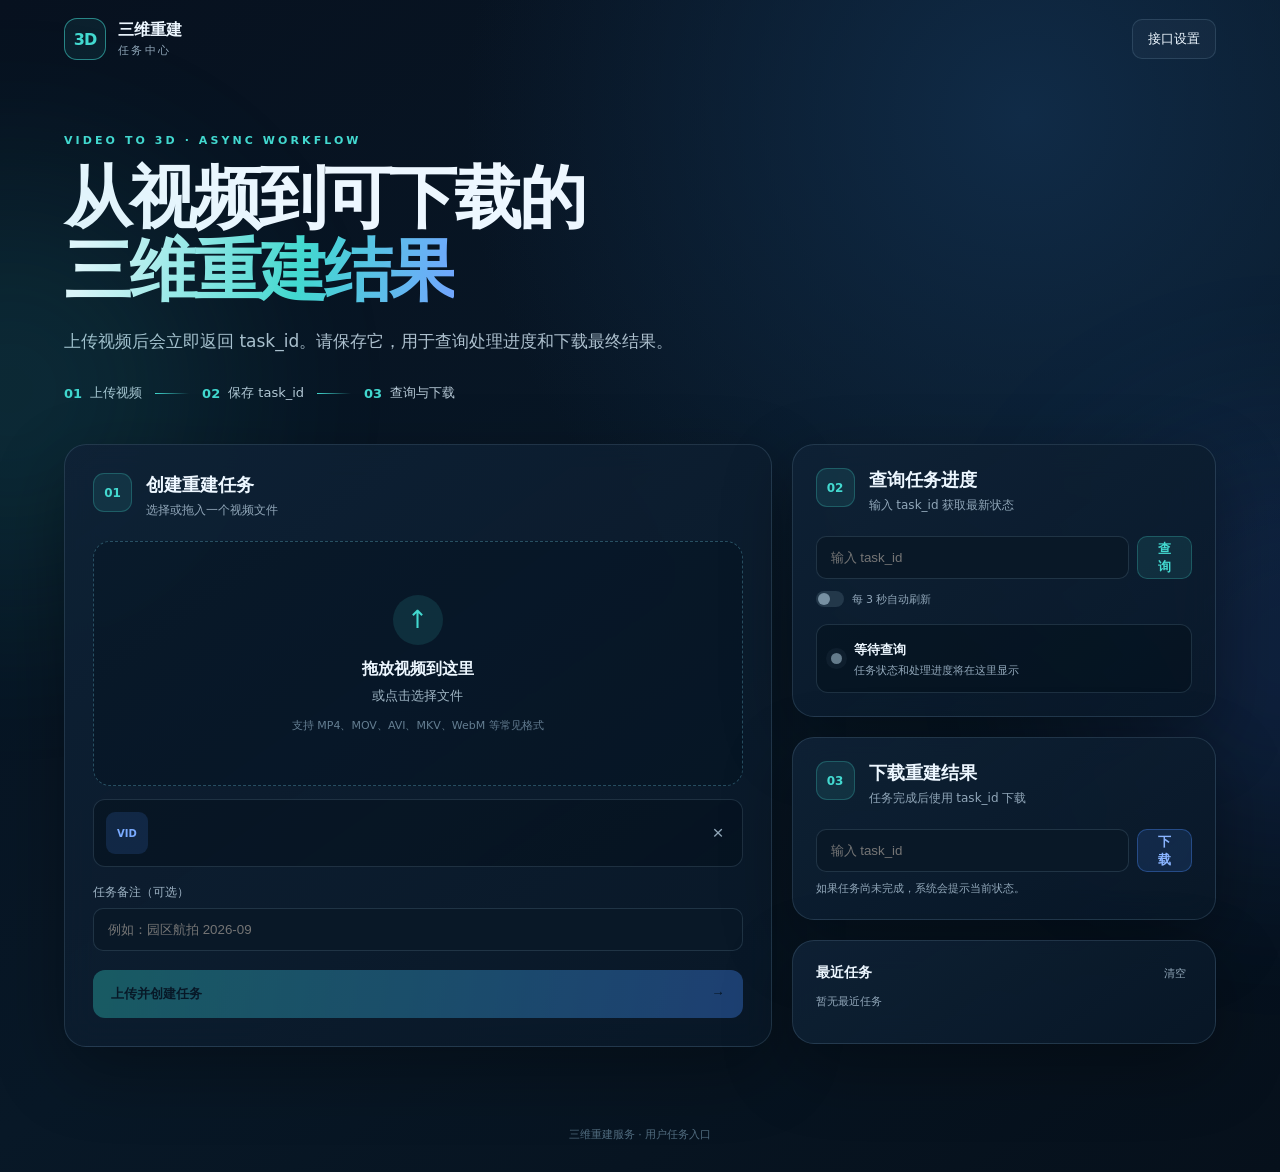
==== webui/index.html @ b49f802a "新增一个给用户使用的web界面 这个界面需要包含：①上传视频创建任务的功能，当用户上传视频后返回task_id给用户，以便用户使用这个task_id查询任务进度和下载结果；②查询任务进度的功能，这里需" ====
<!doctype html>
<html lang="zh-CN">
<head>
  <meta charset="utf-8" />
  <meta name="viewport" content="width=device-width, initial-scale=1" />
  <meta name="description" content="上传视频、查询三维重建任务进度并下载结果" />
  <title>三维重建任务中心</title>
  <link rel="stylesheet" href="./styles.css" />
</head>
<body>
  <div class="ambient ambient-a"></div><div class="ambient ambient-b"></div>
  <header class="topbar">
    <a class="brand" href="#top" aria-label="三维重建任务中心首页"><span class="brand-mark">3D</span><span><strong>三维重建</strong><small>任务中心</small></span></a>
    <button id="settingsToggle" class="ghost-button" type="button">接口设置</button>
  </header>
  <main id="top">
    <section class="hero">
      <p class="eyebrow">VIDEO TO 3D · ASYNC WORKFLOW</p>
      <h1>从视频到可下载的<br><span>三维重建结果</span></h1>
      <p class="hero-copy">上传视频后会立即返回 task_id。请保存它，用于查询处理进度和下载最终结果。</p>
      <div class="flow" aria-label="使用步骤"><span><b>01</b>上传视频</span><i></i><span><b>02</b>保存 task_id</span><i></i><span><b>03</b>查询与下载</span></div>
    </section>

    <section id="settingsPanel" class="settings-panel" hidden>
      <div><h2>接口设置</h2><p>默认使用当前网站域名；只有后端部署在其他地址时才需要修改。</p></div>
      <div class="settings-grid">
        <label>API 地址<input id="apiBase" placeholder="例如 http://127.0.0.1:8000" /></label>
        <label>创建任务路径<input id="uploadPath" /></label>
        <label>进度路径<input id="statusPath" /></label>
        <label>结果查询路径<input id="downloadPath" /></label>
      </div>
      <button id="saveSettings" class="secondary-button" type="button">保存设置</button>
    </section>

    <section class="workspace">
      <article class="panel upload-panel">
        <div class="panel-heading"><span class="step-number">01</span><div><h2>创建重建任务</h2><p>选择或拖入一个视频文件</p></div></div>
        <label id="dropZone" class="drop-zone" tabindex="0">
          <input id="videoInput" type="file" accept="video/*,.mp4,.mov,.avi,.mkv,.webm" hidden />
          <span class="upload-icon" aria-hidden="true">↑</span>
          <strong>拖放视频到这里</strong><span>或点击选择文件</span><small>支持 MP4、MOV、AVI、MKV、WebM 等常见格式</small>
        </label>
        <div id="fileCard" class="file-card" hidden><div class="file-type">VID</div><div class="file-meta"><strong id="fileName"></strong><span id="fileSize"></span></div><button id="removeFile" type="button" aria-label="移除文件">×</button></div>
        <label class="field">任务备注（可选）<input id="taskNote" maxlength="100" placeholder="例如：园区航拍 2026-09" /></label>
        <button id="uploadButton" class="primary-button" type="button" disabled><span>上传并创建任务</span><b>→</b></button>
        <div id="uploadProgress" class="progress-wrap" hidden><div class="progress-label"><span>正在上传视频</span><b id="uploadPercent">0%</b></div><div class="progress-track"><i id="uploadBar"></i></div></div>
        <div id="taskResult" class="task-result" hidden><span>任务已创建</span><div><code id="createdTaskId"></code><button id="copyTaskId" type="button">复制 task_id</button></div><p>请妥善保存此编号。页面也会在本机保留最近任务。</p></div>
      </article>

      <div class="side-stack">
        <article class="panel compact-panel">
          <div class="panel-heading"><span class="step-number">02</span><div><h2>查询任务进度</h2><p>输入 task_id 获取最新状态</p></div></div>
          <div class="task-id-row"><input id="statusTaskId" aria-label="查询任务的 task_id" placeholder="输入 task_id" /><button id="statusButton" class="icon-button" type="button">查询</button></div>
          <label class="poll-switch"><input id="autoPoll" type="checkbox" /><span></span>每 3 秒自动刷新</label>
          <div id="statusResult" class="status-result empty"><div class="status-orb"></div><div><strong>等待查询</strong><p>任务状态和处理进度将在这里显示</p></div></div>
        </article>

        <article class="panel compact-panel">
          <div class="panel-heading"><span class="step-number">03</span><div><h2>下载重建结果</h2><p>任务完成后使用 task_id 下载</p></div></div>
          <div class="task-id-row"><input id="downloadTaskId" aria-label="下载任务的 task_id" placeholder="输入 task_id" /><button id="downloadButton" class="icon-button accent" type="button">下载</button></div>
          <p id="downloadHint" class="download-hint">如果任务尚未完成，系统会提示当前状态。</p>
        </article>

        <article class="panel recent-panel">
          <div class="recent-heading"><h2>最近任务</h2><button id="clearRecent" type="button">清空</button></div>
          <div id="recentTasks" class="recent-list"><p class="muted">暂无最近任务</p></div>
        </article>
      </div>
    </section>
  </main>
  <div id="toast" class="toast" role="status" aria-live="polite"></div>
  <footer>三维重建服务 · 用户任务入口</footer>
  <script src="./app.js"></script>
</body>
</html>
---- webui/styles.css ----
:root{--bg:#07111f;--panel:rgba(13,29,48,.78);--panel2:#10243b;--line:rgba(150,190,220,.17);--text:#edf7ff;--muted:#91a7b9;--cyan:#43d9d0;--blue:#4a8dff;--green:#59e39a;--warn:#ffbf69;--danger:#ff6f7d;--shadow:0 24px 70px rgba(0,0,0,.32)}*{box-sizing:border-box}html{scroll-behavior:smooth}body{margin:0;min-height:100vh;background:radial-gradient(circle at 80% 10%,#102b47 0,transparent 38%),linear-gradient(145deg,#07111f,#081827 55%,#06101b);color:var(--text);font-family:Inter,"PingFang SC","Microsoft YaHei",system-ui,sans-serif;overflow-x:hidden}.ambient{position:fixed;width:420px;height:420px;border-radius:50%;filter:blur(100px);opacity:.13;pointer-events:none}.ambient-a{background:#2bcac2;left:-200px;top:20%}.ambient-b{background:#477dff;right:-220px;bottom:5%}.topbar{height:78px;max-width:1200px;margin:auto;padding:0 24px;display:flex;align-items:center;justify-content:space-between}.brand{display:flex;align-items:center;gap:12px;color:inherit;text-decoration:none}.brand-mark{display:grid;place-items:center;width:42px;height:42px;border:1px solid rgba(67,217,208,.55);border-radius:13px;color:var(--cyan);font-weight:900;letter-spacing:-1px;background:rgba(67,217,208,.08)}.brand strong,.brand small{display:block}.brand strong{font-size:16px}.brand small{font-size:11px;color:var(--muted);letter-spacing:.22em;margin-top:2px}.ghost-button,.secondary-button{border:1px solid var(--line);background:rgba(255,255,255,.03);color:var(--text);border-radius:10px;padding:10px 15px;cursor:pointer}main{max-width:1200px;margin:auto;padding:45px 24px 80px}.hero{max-width:800px;margin-bottom:42px}.eyebrow{color:var(--cyan);font-size:11px;font-weight:800;letter-spacing:.28em}.hero h1{font-size:clamp(38px,6vw,68px);line-height:1.08;letter-spacing:-.045em;margin:14px 0 18px}.hero h1 span{color:transparent;background:linear-gradient(100deg,#eefaff 5%,#43d9d0 60%,#72a5ff);background-clip:text;-webkit-background-clip:text}.hero-copy{max-width:620px;font-size:17px;line-height:1.8;color:#adc0ce}.flow{display:flex;align-items:center;gap:13px;margin-top:28px;color:#b7c9d6;font-size:13px}.flow span{display:flex;align-items:center;gap:8px}.flow b{color:var(--cyan)}.flow i{width:34px;height:1px;background:linear-gradient(90deg,var(--cyan),transparent)}.settings-panel{margin-bottom:20px;padding:22px;border:1px solid rgba(67,217,208,.25);border-radius:18px;background:rgba(14,36,55,.88);box-shadow:var(--shadow)}.settings-panel>div:first-child{display:flex;justify-content:space-between;gap:20px}.settings-panel h2{margin:0;font-size:17px}.settings-panel p{margin:3px 0 14px;color:var(--muted);font-size:12px}.settings-grid{display:grid;grid-template-columns:repeat(2,1fr);gap:12px}.settings-grid label,.field{font-size:12px;color:#9eb3c4}.settings-grid input,.field input,.task-id-row input{width:100%;margin-top:7px;padding:13px 14px;border:1px solid var(--line);border-radius:10px;background:#091827;color:var(--text);outline:none}.settings-grid input:focus,.field input:focus,.task-id-row input:focus{border-color:var(--cyan);box-shadow:0 0 0 3px rgba(67,217,208,.08)}.workspace{display:grid;grid-template-columns:minmax(0,1.25fr) minmax(330px,.75fr);gap:20px;align-items:start}.side-stack{display:grid;gap:20px}.panel{border:1px solid var(--line);border-radius:22px;background:linear-gradient(145deg,rgba(15,34,54,.9),rgba(9,24,40,.84));box-shadow:var(--shadow);backdrop-filter:blur(16px)}.upload-panel{padding:28px}.compact-panel,.recent-panel{padding:23px}.panel-heading{display:flex;align-items:flex-start;gap:14px;margin-bottom:22px}.step-number{display:grid;place-items:center;flex:0 0 39px;height:39px;border-radius:11px;background:rgba(67,217,208,.1);border:1px solid rgba(67,217,208,.25);color:var(--cyan);font-size:12px;font-weight:800}.panel-heading h2{font-size:18px;margin:0 0 5px}.panel-heading p{font-size:12px;color:var(--muted);margin:0}.drop-zone{min-height:245px;border:1.5px dashed rgba(100,183,205,.35);border-radius:17px;background:rgba(5,18,30,.38);display:flex;flex-direction:column;align-items:center;justify-content:center;gap:7px;cursor:pointer;transition:.2s}.drop-zone:hover,.drop-zone.dragging{border-color:var(--cyan);background:rgba(67,217,208,.055);transform:translateY(-2px)}.upload-icon{display:grid;place-items:center;width:50px;height:50px;border-radius:50%;margin-bottom:7px;background:rgba(67,217,208,.12);color:var(--cyan);font-size:25px}.drop-zone strong{font-size:16px}.drop-zone span:not(.upload-icon){color:#9fb5c4;font-size:13px}.drop-zone small{color:#647e92;font-size:11px;margin-top:6px}.file-card{display:flex;align-items:center;gap:12px;margin-top:13px;padding:12px;border:1px solid var(--line);border-radius:12px;background:rgba(3,14,24,.4)}.file-type{display:grid;place-items:center;width:42px;height:42px;border-radius:9px;background:rgba(74,141,255,.15);color:#7aabff;font-size:10px;font-weight:800}.file-meta{min-width:0;flex:1}.file-meta strong,.file-meta span{display:block;overflow:hidden;text-overflow:ellipsis;white-space:nowrap}.file-meta strong{font-size:13px}.file-meta span{font-size:11px;color:var(--muted);margin-top:4px}.file-card button,.recent-heading button{border:0;background:none;color:var(--muted);cursor:pointer;font-size:19px}.field{display:block;margin-top:17px}.primary-button{width:100%;margin-top:19px;border:0;border-radius:12px;padding:15px 18px;background:linear-gradient(100deg,#35cfc7,#478bff);color:#04131e;font-weight:900;display:flex;justify-content:space-between;cursor:pointer;box-shadow:0 10px 25px rgba(52,202,196,.16)}.primary-button:disabled{opacity:.35;cursor:not-allowed;box-shadow:none}.progress-wrap{margin-top:17px}.progress-label{display:flex;justify-content:space-between;color:var(--muted);font-size:12px}.progress-track{height:7px;background:#07131f;border-radius:10px;margin-top:8px;overflow:hidden}.progress-track i{display:block;width:0;height:100%;background:linear-gradient(90deg,var(--cyan),var(--blue));transition:width .2s}.task-result{margin-top:17px;padding:16px;border:1px solid rgba(89,227,154,.25);background:rgba(89,227,154,.055);border-radius:13px}.task-result>span{color:var(--green);font-size:12px;font-weight:800}.task-result>div{display:flex;gap:8px;margin-top:8px}.task-result code{min-width:0;flex:1;overflow:auto;padding:10px;border-radius:8px;background:#071520;color:#d9fff0}.task-result button{border:1px solid rgba(89,227,154,.25);border-radius:8px;background:rgba(89,227,154,.08);color:var(--green);cursor:pointer}.task-result p,.download-hint{margin:9px 0 0;font-size:11px;color:var(--muted)}.task-id-row{display:flex;gap:8px}.task-id-row input{margin:0}.icon-button{border:1px solid rgba(67,217,208,.25);border-radius:10px;padding:0 16px;background:rgba(67,217,208,.1);color:var(--cyan);font-weight:800;cursor:pointer}.icon-button.accent{border-color:rgba(74,141,255,.35);background:rgba(74,141,255,.14);color:#8ab4ff}.poll-switch{display:flex;align-items:center;gap:8px;margin-top:12px;color:var(--muted);font-size:11px;cursor:pointer}.poll-switch input{display:none}.poll-switch span{width:28px;height:16px;border-radius:10px;background:#23384a;position:relative}.poll-switch span:after{content:"";position:absolute;width:12px;height:12px;border-radius:50%;background:#7790a2;left:2px;top:2px;transition:.2s}.poll-switch input:checked+span{background:rgba(67,217,208,.3)}.poll-switch input:checked+span:after{left:14px;background:var(--cyan)}.status-result{display:flex;gap:12px;align-items:center;margin-top:17px;padding:14px;border-radius:12px;background:rgba(4,16,27,.48);border:1px solid var(--line)}.status-orb{width:11px;height:11px;border-radius:50%;background:#647b8b;box-shadow:0 0 0 5px rgba(100,123,139,.09)}.status-result strong{font-size:13px}.status-result p{font-size:11px;color:var(--muted);margin:4px 0 0}.status-result.running .status-orb{background:var(--cyan);box-shadow:0 0 0 5px rgba(67,217,208,.1);animation:pulse 1.4s infinite}.status-result.done .status-orb{background:var(--green)}.status-result.failed .status-orb{background:var(--danger)}@keyframes pulse{50%{box-shadow:0 0 0 9px rgba(67,217,208,0)}}.recent-heading{display:flex;justify-content:space-between;align-items:center}.recent-heading h2{font-size:14px;margin:0}.recent-heading button{font-size:11px}.recent-list{margin-top:12px}.recent-item{display:flex;align-items:center;gap:9px;padding:9px 0;border-top:1px solid var(--line)}.recent-item code{flex:1;min-width:0;overflow:hidden;text-overflow:ellipsis;color:#c8dae7;font-size:11px}.recent-item button{border:0;background:none;color:var(--cyan);font-size:11px;cursor:pointer}.muted{color:var(--muted);font-size:11px}.toast{position:fixed;right:24px;bottom:24px;max-width:360px;padding:13px 16px;border:1px solid var(--line);border-radius:11px;background:#10263b;color:var(--text);box-shadow:var(--shadow);font-size:12px;opacity:0;transform:translateY(15px);pointer-events:none;transition:.25s}.toast.show{opacity:1;transform:none}.toast.error{border-color:rgba(255,111,125,.4)}footer{text-align:center;padding:0 20px 30px;color:#526d80;font-size:11px}@media(max-width:860px){main{padding-top:25px}.workspace{grid-template-columns:1fr}.hero h1{font-size:43px}.settings-grid{grid-template-columns:1fr}}@media(max-width:560px){.topbar{height:65px}.brand small{display:none}main{padding:28px 15px 60px}.hero{margin-bottom:30px}.hero h1{font-size:36px}.hero-copy{font-size:14px}.flow{align-items:flex-start;gap:7px;flex-wrap:wrap}.flow i{width:15px;margin-top:9px}.upload-panel,.compact-panel,.recent-panel{padding:19px}.drop-zone{min-height:210px}.task-id-row{flex-direction:column}.icon-button{padding:12px}.task-result>div{flex-direction:column}.settings-panel>div:first-child{display:block}}
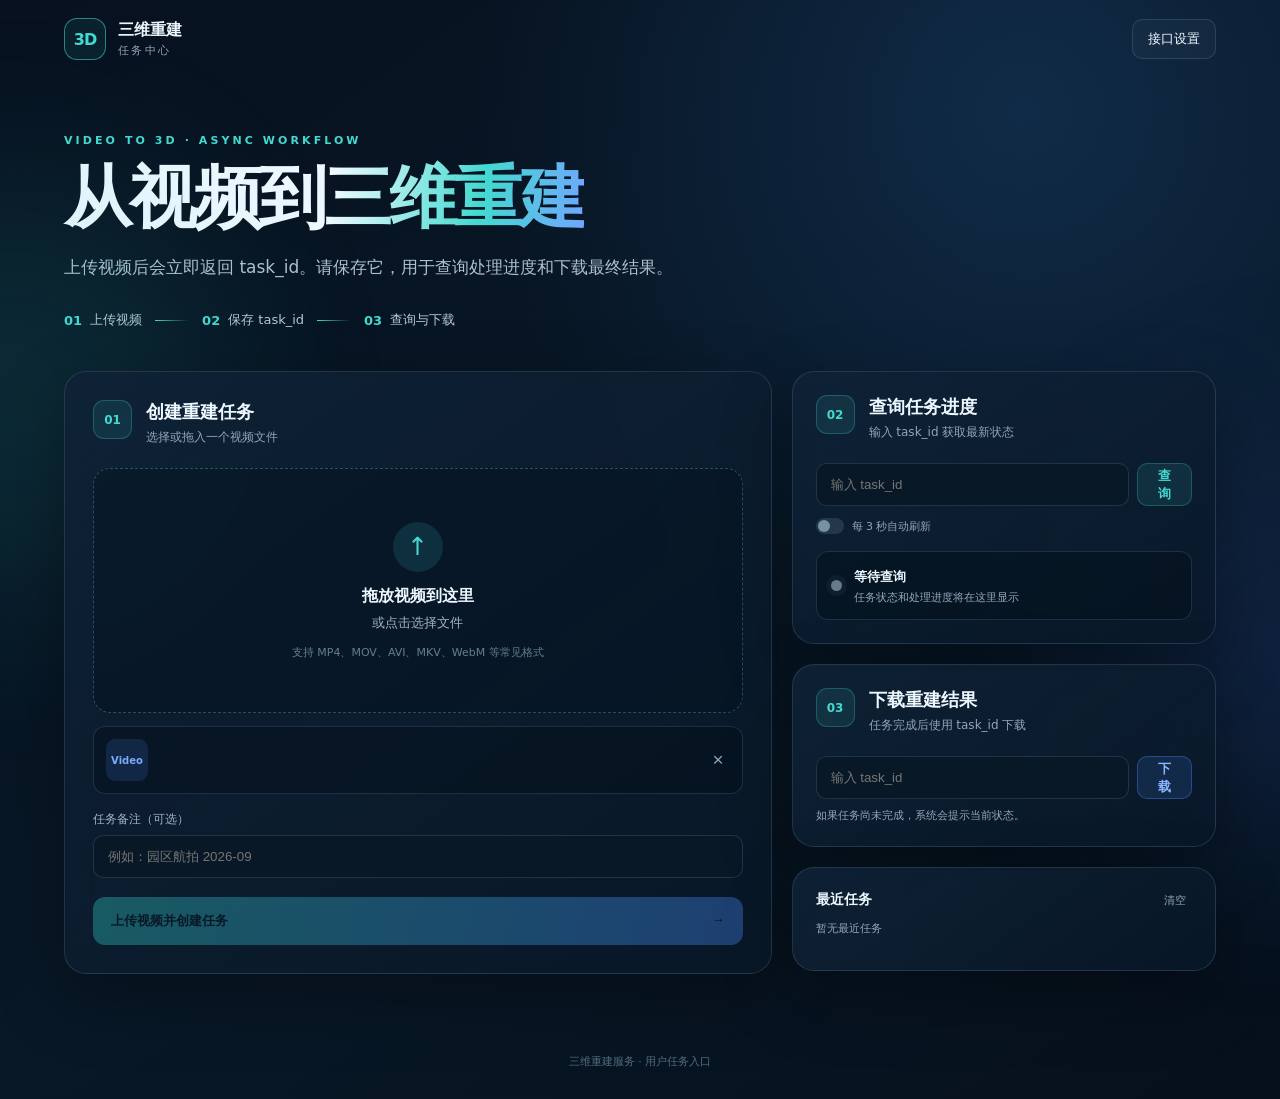
==== commit 99735ac0: "修改服务允许的前端请求来源地址" ====
--- a/webui/index.html
+++ b/webui/index.html
@@ -16,7 +16,7 @@
   <main id="top">
     <section class="hero">
       <p class="eyebrow">VIDEO TO 3D · ASYNC WORKFLOW</p>
-      <h1>从视频到可下载的<br><span>三维重建结果</span></h1>
+      <h1>从视频到<span>三维重建</span></h1>
       <p class="hero-copy">上传视频后会立即返回 task_id。请保存它，用于查询处理进度和下载最终结果。</p>
       <div class="flow" aria-label="使用步骤"><span><b>01</b>上传视频</span><i></i><span><b>02</b>保存 task_id</span><i></i><span><b>03</b>查询与下载</span></div>
     </section>
@@ -40,9 +40,9 @@
           <span class="upload-icon" aria-hidden="true">↑</span>
           <strong>拖放视频到这里</strong><span>或点击选择文件</span><small>支持 MP4、MOV、AVI、MKV、WebM 等常见格式</small>
         </label>
-        <div id="fileCard" class="file-card" hidden><div class="file-type">VID</div><div class="file-meta"><strong id="fileName"></strong><span id="fileSize"></span></div><button id="removeFile" type="button" aria-label="移除文件">×</button></div>
+        <div id="fileCard" class="file-card" hidden><div class="file-type">Video</div><div class="file-meta"><strong id="fileName"></strong><span id="fileSize"></span></div><button id="removeFile" type="button" aria-label="移除文件">×</button></div>
         <label class="field">任务备注（可选）<input id="taskNote" maxlength="100" placeholder="例如：园区航拍 2026-09" /></label>
-        <button id="uploadButton" class="primary-button" type="button" disabled><span>上传并创建任务</span><b>→</b></button>
+        <button id="uploadButton" class="primary-button" type="button" disabled><span>上传视频并创建任务</span><b>→</b></button>
         <div id="uploadProgress" class="progress-wrap" hidden><div class="progress-label"><span>正在上传视频</span><b id="uploadPercent">0%</b></div><div class="progress-track"><i id="uploadBar"></i></div></div>
         <div id="taskResult" class="task-result" hidden><span>任务已创建</span><div><code id="createdTaskId"></code><button id="copyTaskId" type="button">复制 task_id</button></div><p>请妥善保存此编号。页面也会在本机保留最近任务。</p></div>
       </article>
@@ -57,7 +57,7 @@
 
         <article class="panel compact-panel">
           <div class="panel-heading"><span class="step-number">03</span><div><h2>下载重建结果</h2><p>任务完成后使用 task_id 下载</p></div></div>
-          <div class="task-id-row"><input id="downloadTaskId" aria-label="下载任务的 task_id" placeholder="输入 task_id" /><button id="downloadButton" class="icon-button accent" type="button">下载</button></div>
+          <div class="task-id-row"><input id="downloadTaskId" aria-label="下载任务的 task_id" placeholder="输入 task_id" /><button id="downloadButton" class="icon-button accent" type="button"> 下载 </button></div>
           <p id="downloadHint" class="download-hint">如果任务尚未完成，系统会提示当前状态。</p>
         </article>
 
